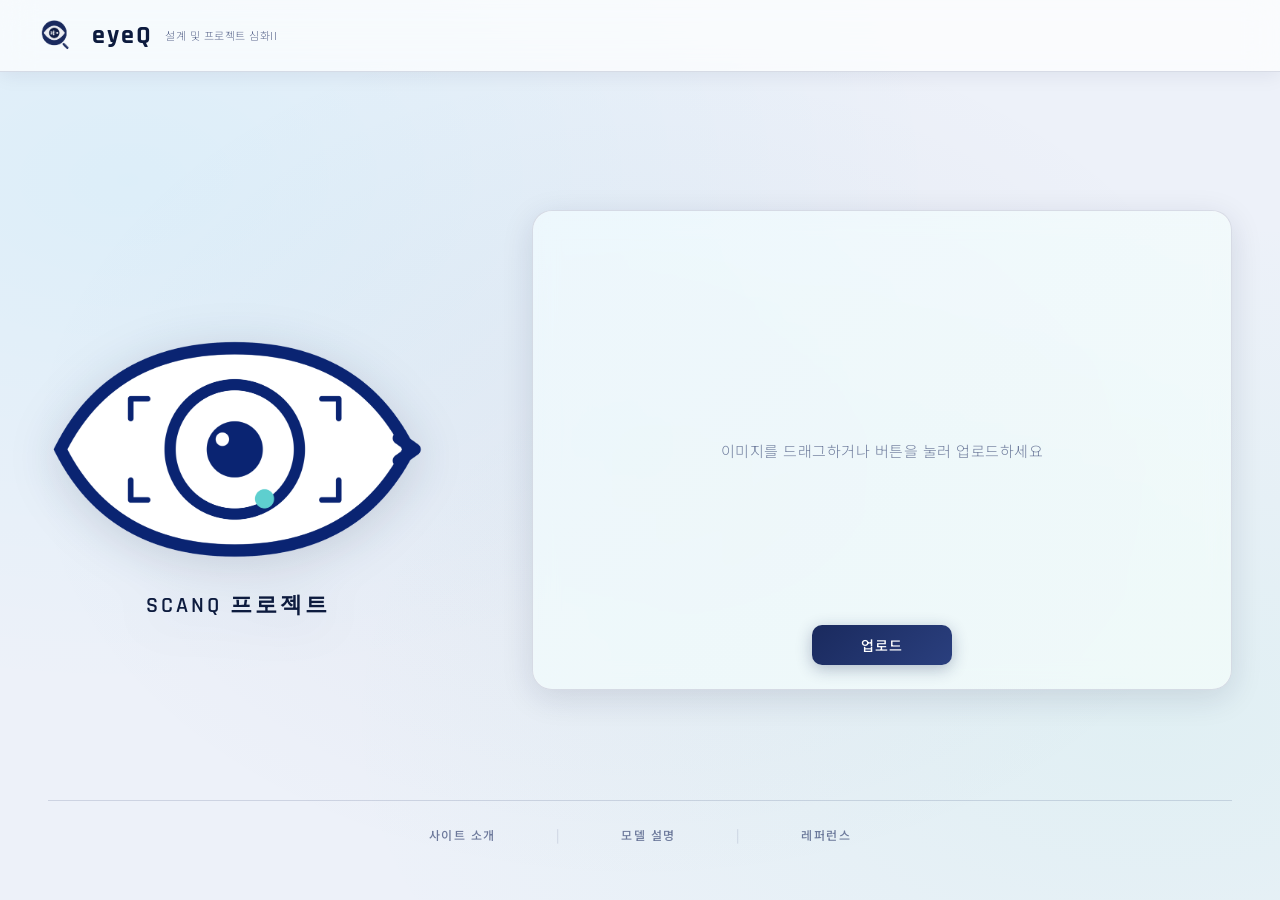
==== index.html @ dcb16a12 "first commit" ====
<!DOCTYPE html>
<html lang="ko">
<head>
  <meta charset="UTF-8">
  <title>디자인 연습</title>
  <link rel="stylesheet" href="style.css">
</head>
<body>
  <div class="top-bar">
    <div class="team-logo"></div>
    <div class="top-txt"><span>eyeQ</span></div>
    <div class="top-txt2"><span>설계 및 프로젝트 심화II</span></div>
  </div>

  <div class="container">
    <div class="main-layout">
      <div class="project-logo">
        <div class="project-txt"><span>ScanQ 프로젝트</span></div>
      </div>

      <div class="input-box" id="dropZone">
        <img id="previewImg" src="" alt="" style="display:none; max-width:100%; max-height:400px;">
        <p id="uploadText">이미지를 드래그하거나 버튼을 눌러 업로드하세요</p>
        <input type="file" id="fileInput" accept="image/*" style="display:none;">
        <button class="upload-btn" id="uploadBtn">업로드</button>
      </div>
    </div>

    <div class="bottom-bar">
      <div class="menu">
        <a href="about.html">사이트 소개</a>
        <span>|</span>
        <a href="model.html">모델 설명</a>
        <span>|</span>
        <a href="reference.html">레퍼런스</a>
      </div>
    </div>
  </div>

  <!-- type="module" 필수! Firebase import 때문에 -->
  <script type="module" src="app.js"></script>
</body>
</html>
---- style.css ----
@import url('https://fonts.googleapis.com/css2?family=Noto+Sans+KR:wght@300;400;500;700&family=Rajdhani:wght@400;600;700&display=swap');

:root {
  --navy: #0D1B3E;
  --navy-mid: #1A2A5E;
  --navy-light: #2A3F7E;
  --accent: #00C6FF;
  --accent2: #38D9A9;
  --bg: #EDF1F9;
  --bg2: #F5F7FC;
  --glass: rgba(255,255,255,0.7);
  --border: rgba(26,42,94,0.15);
  --shadow: 0 8px 32px rgba(13,27,62,0.12);
  --shadow-strong: 0 16px 48px rgba(13,27,62,0.2);
}

* {
  box-sizing: border-box;
  margin: 0;
  padding: 0;
}

body {
  background-color: var(--bg);
  background-image:
    radial-gradient(ellipse at 10% 20%, rgba(0,198,255,0.07) 0%, transparent 50%),
    radial-gradient(ellipse at 90% 80%, rgba(56,217,169,0.07) 0%, transparent 50%),
    radial-gradient(ellipse at 50% 50%, rgba(26,42,94,0.04) 0%, transparent 70%);
  font-family: 'Noto Sans KR', sans-serif;
  color: var(--navy);
  min-height: 100vh;
}

/* ─── 상단 바 ─── */
.top-bar {
  position: fixed;
  top: 0;
  width: 100%;
  z-index: 100;
  display: flex;
  align-items: center;
  gap: 0;
  padding: 0 32px;
  height: 72px;
  background: var(--glass);
  backdrop-filter: blur(16px);
  -webkit-backdrop-filter: blur(16px);
  border-bottom: 1px solid var(--border);
  box-shadow: 0 2px 20px rgba(13,27,62,0.08);
}

.team-logo {
  background-image: url(images/team_logo.png);
  background-size: contain;
  background-position: center;
  background-repeat: no-repeat;
  width: 48px;
  height: 48px;
  flex-shrink: 0;
}

.top-txt {
  font-family: 'Rajdhani', sans-serif;
  font-size: 26px;
  font-weight: 700;
  color: var(--navy);
  letter-spacing: 2px;
  margin-left: 12px;
  line-height: 1;
}

.top-txt2 {
  font-size: 11px;
  font-weight: 300;
  color: var(--navy-mid);
  letter-spacing: 0.5px;
  margin-left: 12px;
  opacity: 0.7;
  line-height: 1;
}

/* ─── 컨테이너 ─── */
.container {
  max-width: 1400px;
  margin: 0 auto;
  padding: 100px 48px 48px;
  min-height: 100vh;
  display: flex;
  flex-direction: column;
  justify-content: space-between;
}

/* ─── 메인 레이아웃 ─── */
.main-layout {
  display: flex;
  align-items: center;
  justify-content: space-between;
  gap: 60px;
  padding: 40px 0;
  flex: 1;
}

/* ─── 프로젝트 로고 영역 ─── */
.project-logo {
  background-image: url(images/project_logo.png);
  background-size: contain;
  background-position: center;
  background-repeat: no-repeat;
  width: 380px;
  height: 240px;
  flex-shrink: 0;
  filter: drop-shadow(0 8px 24px rgba(13,27,62,0.15));
  transition: filter 0.3s ease;
}

.project-logo:hover {
  filter: drop-shadow(0 12px 32px rgba(0,198,255,0.25));
}

.project-txt {
  margin-top: 260px;
  text-align: center;
  font-family: 'Rajdhani', sans-serif;
  font-size: 22px;
  font-weight: 600;
  color: var(--navy);
  letter-spacing: 3px;
  text-transform: uppercase;
}

/* ─── 업로드 박스 ─── */
.input-box {
  position: relative;
  flex: 1;
  max-width: 700px;
  height: 480px;
  background: var(--glass);
  backdrop-filter: blur(12px);
  border: 1.5px solid var(--border);
  border-radius: 20px;
  box-shadow: var(--shadow);
  display: flex;
  flex-direction: column;
  justify-content: center;
  align-items: center;
  color: var(--navy-mid);
  transition: border-color 0.3s ease, box-shadow 0.3s ease;
  overflow: hidden;
}

.input-box::before {
  content: '';
  position: absolute;
  inset: 0;
  border-radius: 20px;
  background: linear-gradient(135deg, rgba(0,198,255,0.04) 0%, rgba(56,217,169,0.04) 100%);
  pointer-events: none;
}

.input-box:hover {
  border-color: rgba(0,198,255,0.4);
  box-shadow: var(--shadow-strong), 0 0 0 4px rgba(0,198,255,0.06);
}

/* 드래그 중 */
.input-box[style*="backgroundColor"] {
  border-color: var(--accent);
}

#uploadText {
  font-size: 15px;
  font-weight: 300;
  color: var(--navy-mid);
  opacity: 0.6;
  letter-spacing: 0.5px;
  text-align: center;
  line-height: 1.8;
}

/* ─── 업로드 버튼 ─── */
.upload-btn {
  position: absolute;
  bottom: 24px;
  width: 140px;
  padding: 10px 0;
  font-family: 'Noto Sans KR', sans-serif;
  font-size: 14px;
  font-weight: 500;
  letter-spacing: 1px;
  color: white;
  background: linear-gradient(135deg, var(--navy-mid) 0%, var(--navy-light) 100%);
  border: none;
  border-radius: 10px;
  cursor: pointer;
  transition: all 0.25s ease;
  box-shadow: 0 4px 16px rgba(26,42,94,0.3);
}

.upload-btn:hover {
  transform: translateY(-2px);
  box-shadow: 0 8px 24px rgba(26,42,94,0.4);
  background: linear-gradient(135deg, var(--navy-light) 0%, #3A5098 100%);
}

.upload-btn:active {
  transform: translateY(0);
}

.upload-btn:disabled {
  opacity: 0.6;
  cursor: not-allowed;
  transform: none;
}

/* ─── 하단 바 ─── */
.bottom-bar {
  padding: 24px 0 8px;
  display: flex;
  justify-content: center;
  border-top: 1px solid var(--border);
}

.menu {
  display: flex;
  align-items: center;
  gap: 60px;
  font-size: 13px;
  font-weight: 400;
  letter-spacing: 1.5px;
}

.menu span {
  color: var(--border);
}

.menu a {
  color: var(--navy-mid);
  text-decoration: none;
  letter-spacing: 1.5px;
  text-transform: uppercase;
  font-size: 12px;
  font-weight: 500;
  opacity: 0.6;
  transition: opacity 0.2s ease, color 0.2s ease;
  position: relative;
}

.menu a::after {
  content: '';
  position: absolute;
  bottom: -3px;
  left: 0;
  width: 0;
  height: 1.5px;
  background: var(--accent);
  transition: width 0.25s ease;
}

.menu a:hover {
  opacity: 1;
  color: var(--navy);
}

.menu a:hover::after {
  width: 100%;
}

/* ─── 결과 페이지 ─── */
.result-layout {
  display: flex;
  align-items: center;
  gap: 60px;
  padding: 40px 0;
  flex: 1;
}

.result-image-box {
  flex-shrink: 0;
  width: 560px;
  height: 480px;
  background: var(--glass);
  backdrop-filter: blur(12px);
  border: 1.5px solid var(--border);
  border-radius: 20px;
  box-shadow: var(--shadow);
  display: flex;
  justify-content: center;
  align-items: center;
  overflow: hidden;
}

.result-image-box img {
  max-width: 100%;
  max-height: 100%;
  object-fit: contain;
  border-radius: 12px;
}

/* 결과 정보 박스 */
.result-info-box {
  flex: 1;
  display: flex;
  flex-direction: column;
  gap: 28px;
  color: var(--navy);
}

.result-info-box h2 {
  font-family: 'Rajdhani', sans-serif;
  font-size: 32px;
  font-weight: 700;
  color: var(--navy);
  letter-spacing: 2px;
  text-transform: uppercase;
  border-bottom: 2px solid var(--accent);
  padding-bottom: 12px;
  display: inline-block;
}

#resultText {
  font-size: 15px;
  font-weight: 300;
  color: var(--navy-mid);
  line-height: 1.8;
  opacity: 0.8;
}

/* 진행도 바 */
.progress-bar {
  width: 100%;
  height: 10px;
  background: rgba(26,42,94,0.1);
  border-radius: 999px;
  overflow: hidden;
}

.progress-fill {
  height: 100%;
  width: 0%;
  background: linear-gradient(90deg, var(--navy-mid), var(--accent));
  border-radius: 999px;
  transition: width 0.8s cubic-bezier(0.4, 0, 0.2, 1);
}

#progressText {
  font-size: 13px;
  font-weight: 300;
  color: var(--navy-mid);
  opacity: 0.6;
  letter-spacing: 0.5px;
}

/* 다시 업로드 버튼 */
.result-info-box button {
  align-self: flex-start;
  padding: 12px 28px;
  font-family: 'Noto Sans KR', sans-serif;
  font-size: 13px;
  font-weight: 500;
  letter-spacing: 1px;
  color: white;
  background: linear-gradient(135deg, var(--navy-mid) 0%, var(--navy-light) 100%);
  border: none;
  border-radius: 10px;
  cursor: pointer;
  transition: all 0.25s ease;
  box-shadow: 0 4px 16px rgba(26,42,94,0.3);
}

.result-info-box button:hover {
  transform: translateY(-2px);
  box-shadow: 0 8px 24px rgba(26,42,94,0.4);
}

/* ─── 애니메이션 ─── */
@keyframes fadeUp {
  from { opacity: 0; transform: translateY(20px); }
  to   { opacity: 1; transform: translateY(0); }
}

.main-layout,
.result-layout {
  animation: fadeUp 0.6s ease both;
}

.input-box,
.result-image-box {
  animation: fadeUp 0.6s 0.1s ease both;
}
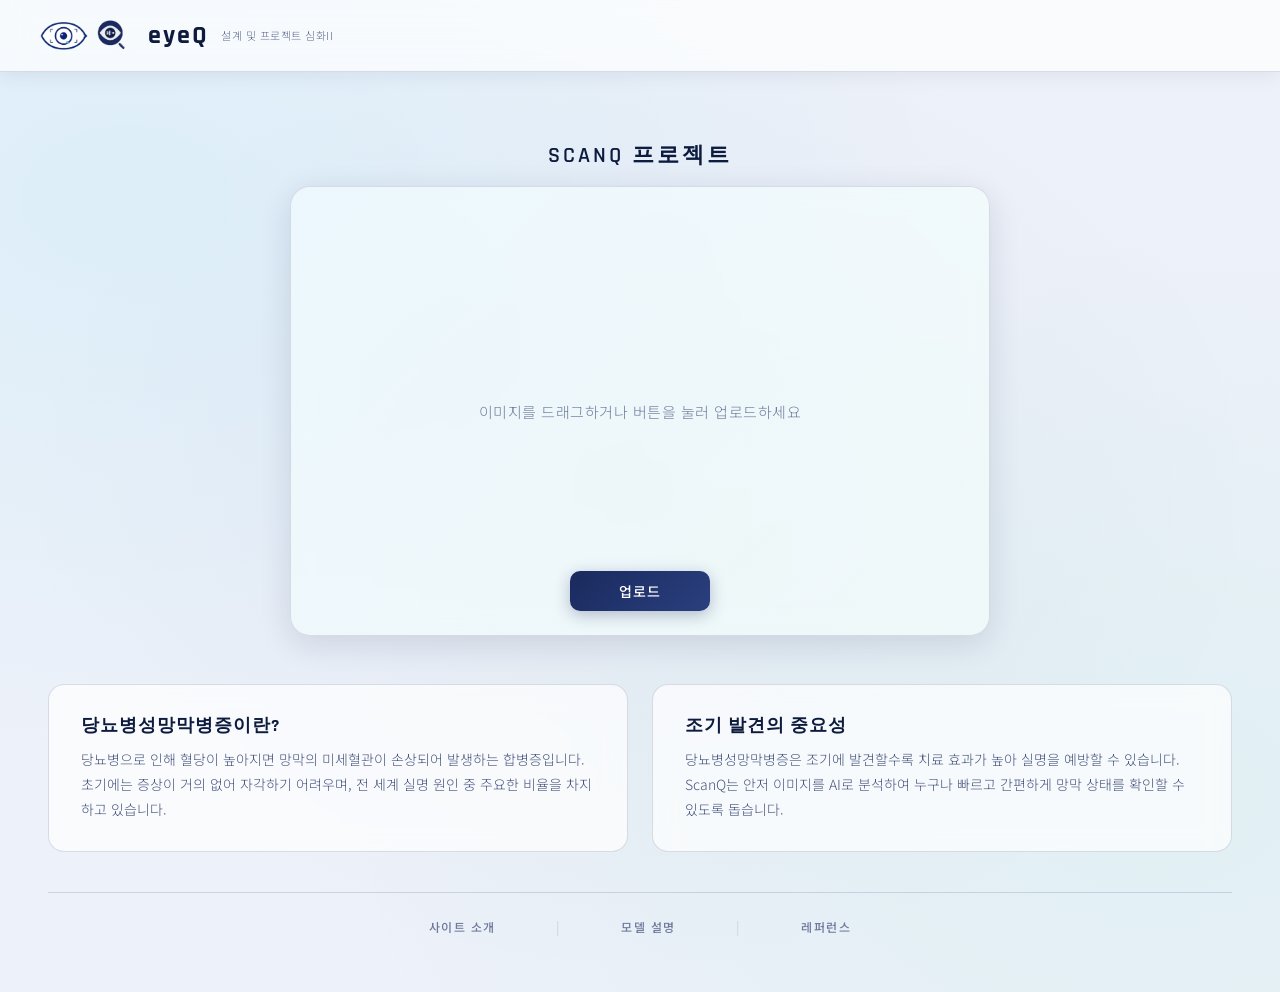
==== commit 68b21a52: "페이지 업데이트" ====
--- a/index.html
+++ b/index.html
@@ -4,9 +4,90 @@
   <meta charset="UTF-8">
   <title>디자인 연습</title>
   <link rel="stylesheet" href="style.css">
+  <style>
+    /* 업로드 영역 중앙 배치 */
+    .main-layout {
+      display: flex;
+      flex-direction: column;
+      align-items: center;
+      justify-content: center;
+      gap: 16px;
+      padding: 40px 0;
+      flex: 1;
+    }
+
+    .upload-title {
+      font-family: 'Rajdhani', sans-serif;
+      font-size: 22px;
+      font-weight: 600;
+      color: var(--navy);
+      letter-spacing: 3px;
+      text-transform: uppercase;
+    }
+
+    /* 질병 소개 카드 */
+    .info-section {
+      display: grid;
+      grid-template-columns: 1fr 1fr;
+      gap: 24px;
+      margin-top: 8px;
+      margin-bottom: 40px;
+    }
+
+    .info-card {
+      background: var(--glass);
+      backdrop-filter: blur(12px);
+      border: 1.5px solid var(--border);
+      border-radius: 16px;
+      padding: 28px 32px;
+      transition: all 0.3s ease;
+      position: relative;
+      overflow: hidden;
+    }
+
+    .info-card::before {
+      content: '';
+      position: absolute;
+      top: 0; left: 0; right: 0;
+      height: 2px;
+      background: linear-gradient(90deg, var(--navy-mid), var(--accent));
+      opacity: 0;
+      transition: opacity 0.3s ease;
+    }
+
+    .info-card:hover {
+      transform: translateY(-4px);
+      box-shadow: var(--shadow-strong);
+      border-color: rgba(0,198,255,0.3);
+    }
+
+    .info-card:hover::before {
+      opacity: 1;
+    }
+
+    .info-title {
+      font-family: 'Rajdhani', sans-serif;
+      font-size: 18px;
+      font-weight: 700;
+      color: var(--navy);
+      letter-spacing: 1px;
+      margin-bottom: 10px;
+    }
+
+    .info-desc {
+      font-size: 14px;
+      font-weight: 300;
+      color: var(--navy-mid);
+      line-height: 1.8;
+      opacity: 0.8;
+    }
+
+
+  </style>
 </head>
 <body>
   <div class="top-bar">
+    <div class="project-logo-top"></div>
     <div class="team-logo"></div>
     <div class="top-txt"><span>eyeQ</span></div>
     <div class="top-txt2"><span>설계 및 프로젝트 심화II</span></div>
@@ -14,15 +95,25 @@
 
   <div class="container">
     <div class="main-layout">
-      <div class="project-logo">
-        <div class="project-txt"><span>ScanQ 프로젝트</span></div>
-      </div>
+      <div class="upload-title">ScanQ 프로젝트</div>
 
       <div class="input-box" id="dropZone">
         <img id="previewImg" src="" alt="" style="display:none; max-width:100%; max-height:400px;">
         <p id="uploadText">이미지를 드래그하거나 버튼을 눌러 업로드하세요</p>
         <input type="file" id="fileInput" accept="image/*" style="display:none;">
         <button class="upload-btn" id="uploadBtn">업로드</button>
+      </div>
+    </div>
+
+    <!-- 질병 소개 섹션 -->
+    <div class="info-section">
+      <div class="info-card">
+        <div class="info-title">당뇨병성망막병증이란?</div>
+        <div class="info-desc">당뇨병으로 인해 혈당이 높아지면 망막의 미세혈관이 손상되어 발생하는 합병증입니다. 초기에는 증상이 거의 없어 자각하기 어려우며, 전 세계 실명 원인 중 주요한 비율을 차지하고 있습니다.</div>
+      </div>
+      <div class="info-card">
+        <div class="info-title">조기 발견의 중요성</div>
+        <div class="info-desc">당뇨병성망막병증은 조기에 발견할수록 치료 효과가 높아 실명을 예방할 수 있습니다. ScanQ는 안저 이미지를 AI로 분석하여 누구나 빠르고 간편하게 망막 상태를 확인할 수 있도록 돕습니다.</div>
       </div>
     </div>
 
@@ -36,8 +127,6 @@
       </div>
     </div>
   </div>
-
-  <!-- type="module" 필수! Firebase import 때문에 -->
-  <script type="module" src="app.js"></script>
+<script src="app.js"></script>
 </body>
 </html>
--- a/style.css
+++ b/style.css
@@ -117,6 +117,18 @@
   filter: drop-shadow(0 12px 32px rgba(0,198,255,0.25));
 }
 
+    /* 프로젝트 로고 상단바용 (팀로고랑 같은 크기) */
+    .project-logo-top {
+      background-image: url(images/project_logo.png);
+      background-size: contain;
+      background-position: center;
+      background-repeat: no-repeat;
+      width: 48px;
+      height: 48px;
+      flex-shrink: 0;
+      margin-left: 8px;
+    }
+    
 .project-txt {
   margin-top: 260px;
   text-align: center;
@@ -131,9 +143,10 @@
 /* ─── 업로드 박스 ─── */
 .input-box {
   position: relative;
-  flex: 1;
+  flex: none;
+  width: 700px;
   max-width: 700px;
-  height: 480px;
+  height: 450px;
   background: var(--glass);
   backdrop-filter: blur(12px);
   border: 1.5px solid var(--border);
@@ -277,7 +290,7 @@
 .result-image-box {
   flex-shrink: 0;
   width: 560px;
-  height: 480px;
+  height: 816px;
   background: var(--glass);
   backdrop-filter: blur(12px);
   border: 1.5px solid var(--border);
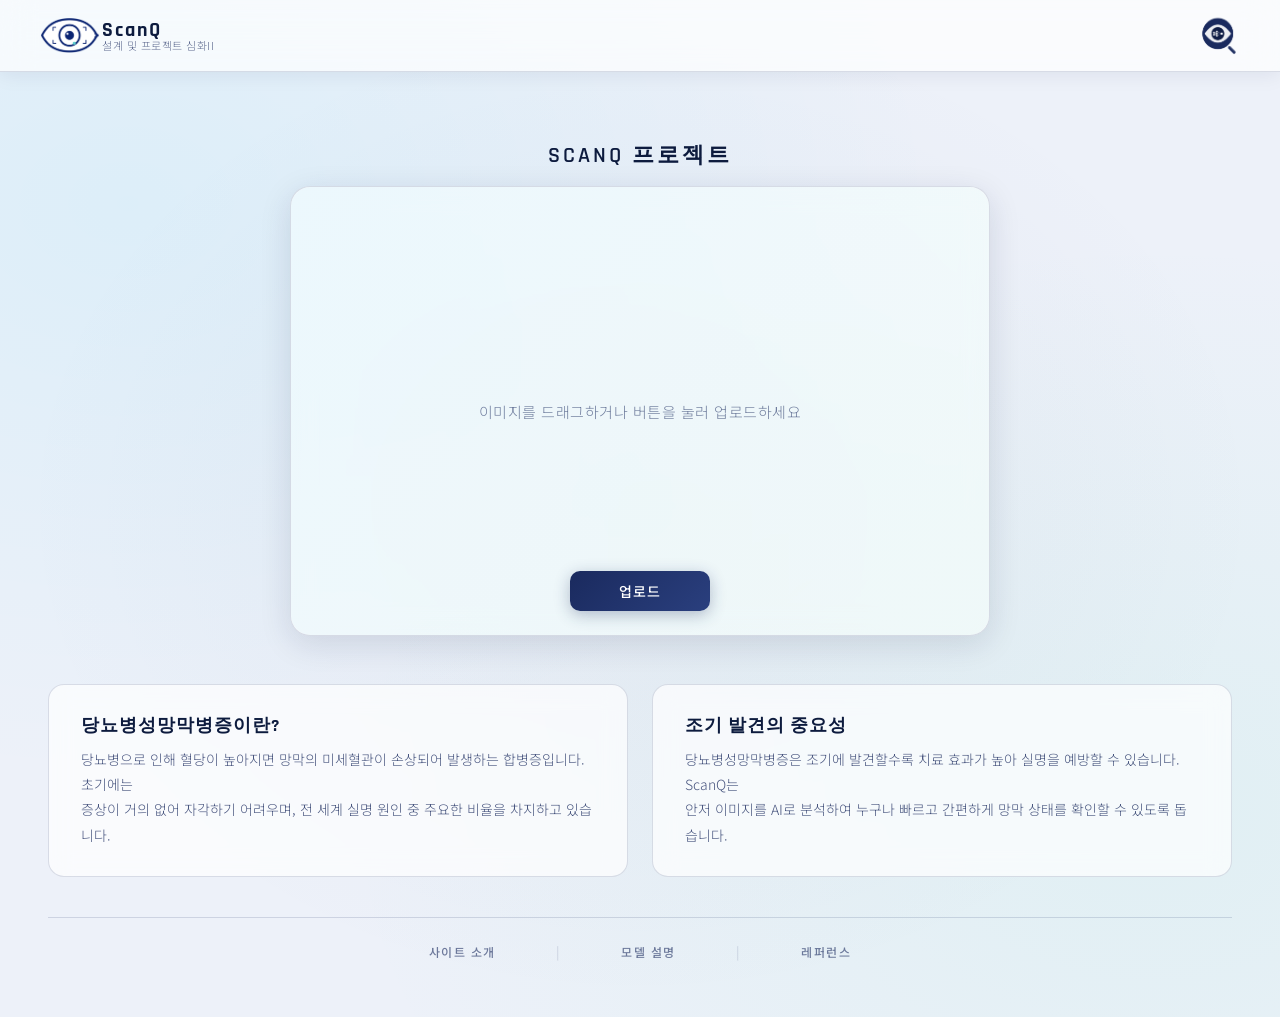
==== commit 5485a9eb: "페이지 거의 최종 업데이트" ====
--- a/index.html
+++ b/index.html
@@ -89,7 +89,7 @@
   <div class="top-bar">
     <div class="project-logo-top"></div>
     <div class="team-logo"></div>
-    <div class="top-txt"><span>eyeQ</span></div>
+    <div class="top-txt"><span>ScanQ</span></div>
     <div class="top-txt2"><span>설계 및 프로젝트 심화II</span></div>
   </div>
 
@@ -109,11 +109,13 @@
     <div class="info-section">
       <div class="info-card">
         <div class="info-title">당뇨병성망막병증이란?</div>
-        <div class="info-desc">당뇨병으로 인해 혈당이 높아지면 망막의 미세혈관이 손상되어 발생하는 합병증입니다. 초기에는 증상이 거의 없어 자각하기 어려우며, 전 세계 실명 원인 중 주요한 비율을 차지하고 있습니다.</div>
+        <div class="info-desc">당뇨병으로 인해 혈당이 높아지면 망막의 미세혈관이 손상되어 발생하는 합병증입니다. 초기에는 <br>
+          증상이 거의 없어 자각하기 어려우며, 전 세계 실명 원인 중 주요한 비율을 차지하고 있습니다.</div>
       </div>
       <div class="info-card">
         <div class="info-title">조기 발견의 중요성</div>
-        <div class="info-desc">당뇨병성망막병증은 조기에 발견할수록 치료 효과가 높아 실명을 예방할 수 있습니다. ScanQ는 안저 이미지를 AI로 분석하여 누구나 빠르고 간편하게 망막 상태를 확인할 수 있도록 돕습니다.</div>
+        <div class="info-desc">당뇨병성망막병증은 조기에 발견할수록 치료 효과가 높아 실명을 예방할 수 있습니다. ScanQ는 <br>
+          안저 이미지를 AI로 분석하여 누구나 빠르고 간편하게 망막 상태를 확인할 수 있도록 돕습니다.</div>
       </div>
     </div>
 
--- a/style.css
+++ b/style.css
@@ -54,19 +54,25 @@
   background-size: contain;
   background-position: center;
   background-repeat: no-repeat;
-  width: 48px;
-  height: 48px;
+  width: 60px;
+  height: 60px;
   flex-shrink: 0;
+  position: fixed;
+  right: 30px;
+  top: 7px;
 }
 
 .top-txt {
   font-family: 'Rajdhani', sans-serif;
-  font-size: 26px;
+  font-size: 20px;
   font-weight: 700;
   color: var(--navy);
   letter-spacing: 2px;
   margin-left: 12px;
   line-height: 1;
+  position: fixed;
+  left: 90px;
+  top: 20px;
 }
 
 .top-txt2 {
@@ -77,6 +83,9 @@
   margin-left: 12px;
   opacity: 0.7;
   line-height: 1;
+  position: fixed;
+  left: 90px;
+  top: 40px;
 }
 
 /* ─── 컨테이너 ─── */
@@ -111,6 +120,8 @@
   flex-shrink: 0;
   filter: drop-shadow(0 8px 24px rgba(13,27,62,0.15));
   transition: filter 0.3s ease;
+  position: fixed;
+  right: auto;
 }
 
 .project-logo:hover {
@@ -123,10 +134,12 @@
       background-size: contain;
       background-position: center;
       background-repeat: no-repeat;
-      width: 48px;
-      height: 48px;
+      width: 60px;
+      height: 60px;
       flex-shrink: 0;
       margin-left: 8px;
+      position: fixed;
+      left: auto;
     }
     
 .project-txt {
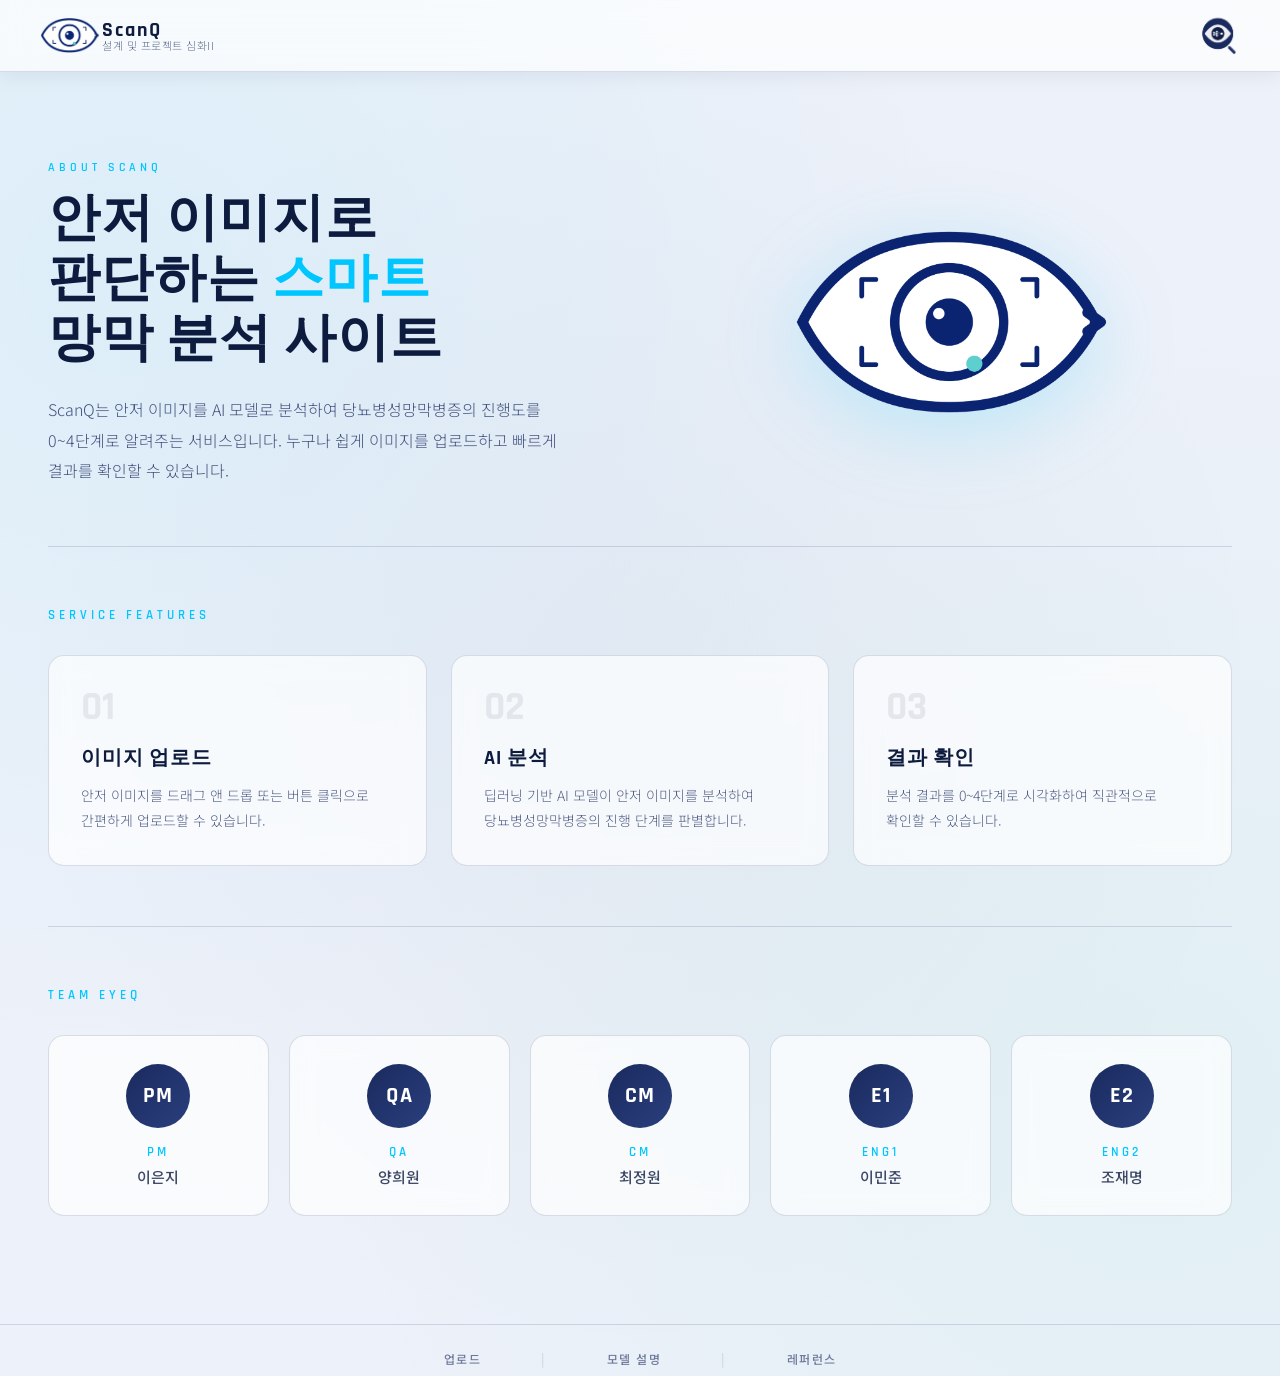
==== commit fda128c4: "페이지 거의 찐막 업데이트" ====
--- a/index.html
+++ b/index.html
@@ -2,133 +2,348 @@
 <html lang="ko">
 <head>
   <meta charset="UTF-8">
-  <title>디자인 연습</title>
+  <title>eyeQ 홈페이지</title>
   <link rel="stylesheet" href="style.css">
   <style>
-    /* 업로드 영역 중앙 배치 */
-    .main-layout {
+    /* ─── about 페이지 전용 스타일 ─── */
+
+    .about-container {
+      max-width: 1400px;
+      margin: 0 auto;
+      padding: 100px 48px 48px;
+    }
+
+    /* 히어로 섹션 */
+    .about-hero {
       display: flex;
-      flex-direction: column;
       align-items: center;
-      justify-content: center;
-      gap: 16px;
-      padding: 40px 0;
+      gap: 80px;
+      padding: 60px 0;
+      border-bottom: 1px solid var(--border);
+      animation: fadeUp 0.6s ease both;
+    }
+
+    .about-hero-text {
       flex: 1;
     }
 
-    .upload-title {
-      font-family: 'Rajdhani', sans-serif;
-      font-size: 22px;
+    .about-label {
+      font-family: 'Rajdhani', sans-serif;
+      font-size: 12px;
       font-weight: 600;
+      letter-spacing: 4px;
+      text-transform: uppercase;
+      color: var(--accent);
+      margin-bottom: 16px;
+    }
+
+    .about-hero-text h1 {
+      font-family: 'Rajdhani', sans-serif;
+      font-size: 52px;
+      font-weight: 700;
       color: var(--navy);
-      letter-spacing: 3px;
+      line-height: 1.15;
+      letter-spacing: 1px;
+      margin-bottom: 24px;
+    }
+
+    .about-hero-text h1 span {
+      color: var(--accent);
+    }
+
+    .about-hero-text p {
+      font-size: 16px;
+      font-weight: 300;
+      color: var(--navy-mid);
+      line-height: 1.9;
+      opacity: 0.8;
+      max-width: 520px;
+    }
+
+    .about-hero-visual {
+      width: 320px;
+      height: 320px;
+      flex-shrink: 0;
+      background-image: url(images/project_logo.png);
+      background-size: contain;
+      background-position: center;
+      background-repeat: no-repeat;
+      filter: drop-shadow(0 16px 40px rgba(0,198,255,0.2));
+      animation: fadeUp 0.6s 0.15s ease both;
+      margin-right: 120px;
+    }
+
+    /* 서비스 소개 섹션 */
+    .about-section {
+      padding: 60px 0;
+      border-bottom: 1px solid var(--border);
+      animation: fadeUp 0.6s 0.2s ease both;
+    }
+
+    .section-title {
+      font-family: 'Rajdhani', sans-serif;
+      font-size: 13px;
+      font-weight: 600;
+      letter-spacing: 4px;
       text-transform: uppercase;
-    }
-
-    /* 질병 소개 카드 */
-    .info-section {
+      color: var(--accent);
+      margin-bottom: 32px;
+    }
+
+    .about-cards {
       display: grid;
-      grid-template-columns: 1fr 1fr;
+      grid-template-columns: repeat(3, 1fr);
       gap: 24px;
-      margin-top: 8px;
-      margin-bottom: 40px;
-    }
-
-    .info-card {
+    }
+
+    .about-card {
       background: var(--glass);
       backdrop-filter: blur(12px);
       border: 1.5px solid var(--border);
       border-radius: 16px;
-      padding: 28px 32px;
+      padding: 32px;
       transition: all 0.3s ease;
       position: relative;
       overflow: hidden;
     }
 
-    .info-card::before {
+    .about-card::before {
       content: '';
       position: absolute;
-      top: 0; left: 0; right: 0;
+      top: 0;
+      left: 0;
+      right: 0;
       height: 2px;
       background: linear-gradient(90deg, var(--navy-mid), var(--accent));
       opacity: 0;
       transition: opacity 0.3s ease;
     }
 
-    .info-card:hover {
+    .about-card:hover {
       transform: translateY(-4px);
       box-shadow: var(--shadow-strong);
       border-color: rgba(0,198,255,0.3);
     }
 
-    .info-card:hover::before {
+    .about-card:hover::before {
       opacity: 1;
     }
 
-    .info-title {
-      font-family: 'Rajdhani', sans-serif;
-      font-size: 18px;
+    .card-number {
+      font-family: 'Rajdhani', sans-serif;
+      font-size: 40px;
+      font-weight: 700;
+      color: var(--navy);
+      opacity: 0.08;
+      line-height: 1;
+      margin-bottom: 16px;
+    }
+
+    .card-title {
+      font-family: 'Rajdhani', sans-serif;
+      font-size: 20px;
       font-weight: 700;
       color: var(--navy);
       letter-spacing: 1px;
-      margin-bottom: 10px;
-    }
-
-    .info-desc {
+      margin-bottom: 12px;
+    }
+
+    .card-desc {
       font-size: 14px;
       font-weight: 300;
       color: var(--navy-mid);
       line-height: 1.8;
+      opacity: 0.75;
+    }
+
+    /* 팀 소개 섹션 */
+    .team-section {
+      padding: 60px 0;
+      animation: fadeUp 0.6s 0.3s ease both;
+    }
+
+    .team-grid {
+      display: grid;
+      grid-template-columns: repeat(5, 1fr);
+      gap: 20px;
+      margin-top: 32px;
+    }
+
+    .team-card {
+      background: var(--glass);
+      backdrop-filter: blur(12px);
+      border: 1.5px solid var(--border);
+      border-radius: 16px;
+      padding: 28px 20px;
+      text-align: center;
+      transition: all 0.3s ease;
+    }
+
+    .team-card:hover {
+      transform: translateY(-4px);
+      box-shadow: var(--shadow);
+      border-color: rgba(0,198,255,0.3);
+    }
+
+    .team-avatar {
+      width: 64px;
+      height: 64px;
+      border-radius: 50%;
+      background: linear-gradient(135deg, var(--navy-mid), var(--navy-light));
+      margin: 0 auto 16px;
+      display: flex;
+      align-items: center;
+      justify-content: center;
+      font-family: 'Rajdhani', sans-serif;
+      font-size: 22px;
+      font-weight: 700;
+      color: white;
+      letter-spacing: 1px;
+    }
+
+    .team-role {
+      font-family: 'Rajdhani', sans-serif;
+      font-size: 13px;
+      font-weight: 600;
+      letter-spacing: 3px;
+      text-transform: uppercase;
+      color: var(--accent);
+      margin-bottom: 6px;
+    }
+
+    .team-name {
+      font-size: 15px;
+      font-weight: 500;
+      color: var(--navy);
       opacity: 0.8;
     }
 
-
+    /* 홈으로 버튼 */
+    .back-btn {
+      display: inline-flex;
+      align-items: center;
+      gap: 8px;
+      margin-top: 48px;
+      padding: 12px 28px;
+      font-family: 'Noto Sans KR', sans-serif;
+      font-size: 13px;
+      font-weight: 500;
+      letter-spacing: 1px;
+      color: white;
+      background: linear-gradient(135deg, var(--navy-mid) 0%, var(--navy-light) 100%);
+      border: none;
+      border-radius: 10px;
+      cursor: pointer;
+      text-decoration: none;
+      transition: all 0.25s ease;
+      box-shadow: 0 4px 16px rgba(26,42,94,0.3);
+    }
+
+    .back-btn:hover {
+      transform: translateY(-2px);
+      box-shadow: 0 8px 24px rgba(26,42,94,0.4);
+    }
   </style>
 </head>
 <body>
+
+  <!-- 상단 바 -->
   <div class="top-bar">
     <div class="project-logo-top"></div>
     <div class="team-logo"></div>
     <div class="top-txt"><span>ScanQ</span></div>
     <div class="top-txt2"><span>설계 및 프로젝트 심화II</span></div>
   </div>
-
-  <div class="container">
-    <div class="main-layout">
-      <div class="upload-title">ScanQ 프로젝트</div>
-
-      <div class="input-box" id="dropZone">
-        <img id="previewImg" src="" alt="" style="display:none; max-width:100%; max-height:400px;">
-        <p id="uploadText">이미지를 드래그하거나 버튼을 눌러 업로드하세요</p>
-        <input type="file" id="fileInput" accept="image/*" style="display:none;">
-        <button class="upload-btn" id="uploadBtn">업로드</button>
+  <div class="about-container">
+
+    <!-- 히어로 -->
+    <div class="about-hero">
+      <div class="about-hero-text">
+        <div class="about-label">About scanQ</div>
+        <h1>안저 이미지로<br>판단하는 <span>스마트</span><br>망막 분석 사이트</h1>
+        <p>ScanQ는 안저 이미지를 AI 모델로 분석하여 당뇨병성망막병증의 진행도를 <br>
+          0~4단계로 알려주는 서비스입니다. 누구나 쉽게 이미지를 업로드하고 빠르게 결과를 확인할 수 있습니다.</p>
+      </div>
+      <div class="about-hero-visual"></div>
+    </div>
+
+    <!-- 서비스 특징 -->
+    <div class="about-section">
+      <div class="section-title">Service Features</div>
+      <div class="about-cards">
+
+        <div class="about-card">
+          <div class="card-number">01</div>
+          <div class="card-title">이미지 업로드</div>
+          <div class="card-desc">안저 이미지를 드래그 앤 드롭 또는 버튼 클릭으로 <br>
+            간편하게 업로드할 수 있습니다.</div>
+        </div>
+
+        <div class="about-card">
+          <div class="card-number">02</div>
+          <div class="card-title">AI 분석</div>
+          <div class="card-desc">딥러닝 기반 AI 모델이 안저 이미지를 분석하여 <br>
+            당뇨병성망막병증의 진행 단계를 판별합니다.</div>
+        </div>
+
+        <div class="about-card">
+          <div class="card-number">03</div>
+          <div class="card-title">결과 확인</div>
+          <div class="card-desc">분석 결과를 0~4단계로 시각화하여 직관적으로 <br>
+            확인할 수 있습니다.</div>
+        </div>
+
       </div>
     </div>
 
-    <!-- 질병 소개 섹션 -->
-    <div class="info-section">
-      <div class="info-card">
-        <div class="info-title">당뇨병성망막병증이란?</div>
-        <div class="info-desc">당뇨병으로 인해 혈당이 높아지면 망막의 미세혈관이 손상되어 발생하는 합병증입니다. 초기에는 <br>
-          증상이 거의 없어 자각하기 어려우며, 전 세계 실명 원인 중 주요한 비율을 차지하고 있습니다.</div>
-      </div>
-      <div class="info-card">
-        <div class="info-title">조기 발견의 중요성</div>
-        <div class="info-desc">당뇨병성망막병증은 조기에 발견할수록 치료 효과가 높아 실명을 예방할 수 있습니다. ScanQ는 <br>
-          안저 이미지를 AI로 분석하여 누구나 빠르고 간편하게 망막 상태를 확인할 수 있도록 돕습니다.</div>
-      </div>
-    </div>
-
-    <div class="bottom-bar">
-      <div class="menu">
-        <a href="about.html">사이트 소개</a>
-        <span>|</span>
-        <a href="model.html">모델 설명</a>
-        <span>|</span>
-        <a href="reference.html">레퍼런스</a>
+    <!-- 팀 소개 -->
+    <div class="team-section">
+      <div class="section-title">Team eyeQ</div>
+      <div class="team-grid">
+
+        <div class="team-card">
+          <div class="team-avatar">PM</div>
+          <div class="team-role">PM</div>
+          <div class="team-name">이은지</div>
+        </div>
+
+        <div class="team-card">
+          <div class="team-avatar">QA</div>
+          <div class="team-role">QA</div>
+          <div class="team-name">양희원</div>
+        </div>
+
+        <div class="team-card">
+          <div class="team-avatar">CM</div>
+          <div class="team-role">CM</div>
+          <div class="team-name">최정원</div>
+        </div>
+
+        <div class="team-card">
+          <div class="team-avatar">E1</div>
+          <div class="team-role">ENG1</div>
+          <div class="team-name">이민준</div>
+        </div>
+
+        <div class="team-card">
+          <div class="team-avatar">E2</div>
+          <div class="team-role">ENG2</div>
+          <div class="team-name">조재명</div>
+        </div>
       </div>
     </div>
   </div>
-<script src="app.js"></script>
+
+  <!-- 하단 바 -->
+  <div class="bottom-bar" style="max-width:1400px; margin: 0 auto; padding-left:48px; padding-right:48px;">
+    <div class="menu">
+      <a href="service.html">업로드</a>
+      <span>|</span>
+      <a href="model.html">모델 설명</a>
+      <span>|</span>
+      <a href="reference.html">레퍼런스</a>
+    </div>
+  </div>
+
 </body>
 </html>
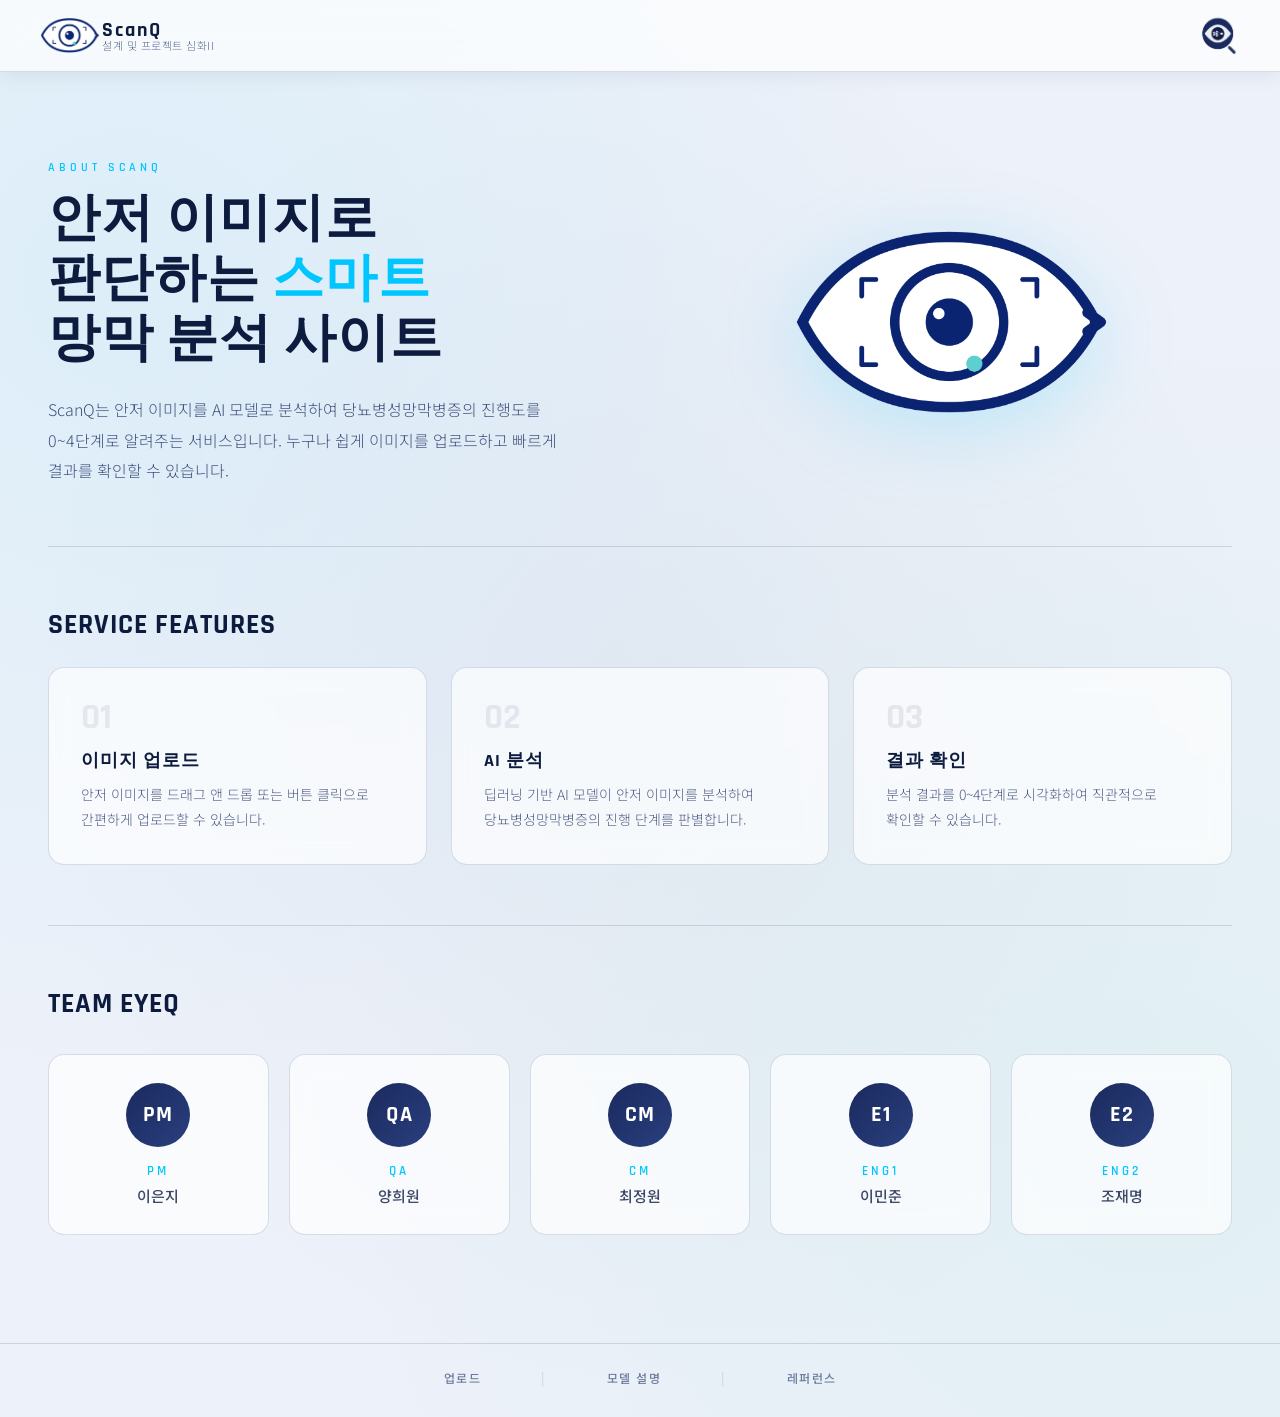
==== commit 63659c65: "페이지 거의 찐막 업데이트" ====
--- a/index.html
+++ b/index.html
@@ -2,248 +2,8 @@
 <html lang="ko">
 <head>
   <meta charset="UTF-8">
-  <title>eyeQ 홈페이지</title>
+  <title>홈페이지 - eyeQ</title>
   <link rel="stylesheet" href="style.css">
-  <style>
-    /* ─── about 페이지 전용 스타일 ─── */
-
-    .about-container {
-      max-width: 1400px;
-      margin: 0 auto;
-      padding: 100px 48px 48px;
-    }
-
-    /* 히어로 섹션 */
-    .about-hero {
-      display: flex;
-      align-items: center;
-      gap: 80px;
-      padding: 60px 0;
-      border-bottom: 1px solid var(--border);
-      animation: fadeUp 0.6s ease both;
-    }
-
-    .about-hero-text {
-      flex: 1;
-    }
-
-    .about-label {
-      font-family: 'Rajdhani', sans-serif;
-      font-size: 12px;
-      font-weight: 600;
-      letter-spacing: 4px;
-      text-transform: uppercase;
-      color: var(--accent);
-      margin-bottom: 16px;
-    }
-
-    .about-hero-text h1 {
-      font-family: 'Rajdhani', sans-serif;
-      font-size: 52px;
-      font-weight: 700;
-      color: var(--navy);
-      line-height: 1.15;
-      letter-spacing: 1px;
-      margin-bottom: 24px;
-    }
-
-    .about-hero-text h1 span {
-      color: var(--accent);
-    }
-
-    .about-hero-text p {
-      font-size: 16px;
-      font-weight: 300;
-      color: var(--navy-mid);
-      line-height: 1.9;
-      opacity: 0.8;
-      max-width: 520px;
-    }
-
-    .about-hero-visual {
-      width: 320px;
-      height: 320px;
-      flex-shrink: 0;
-      background-image: url(images/project_logo.png);
-      background-size: contain;
-      background-position: center;
-      background-repeat: no-repeat;
-      filter: drop-shadow(0 16px 40px rgba(0,198,255,0.2));
-      animation: fadeUp 0.6s 0.15s ease both;
-      margin-right: 120px;
-    }
-
-    /* 서비스 소개 섹션 */
-    .about-section {
-      padding: 60px 0;
-      border-bottom: 1px solid var(--border);
-      animation: fadeUp 0.6s 0.2s ease both;
-    }
-
-    .section-title {
-      font-family: 'Rajdhani', sans-serif;
-      font-size: 13px;
-      font-weight: 600;
-      letter-spacing: 4px;
-      text-transform: uppercase;
-      color: var(--accent);
-      margin-bottom: 32px;
-    }
-
-    .about-cards {
-      display: grid;
-      grid-template-columns: repeat(3, 1fr);
-      gap: 24px;
-    }
-
-    .about-card {
-      background: var(--glass);
-      backdrop-filter: blur(12px);
-      border: 1.5px solid var(--border);
-      border-radius: 16px;
-      padding: 32px;
-      transition: all 0.3s ease;
-      position: relative;
-      overflow: hidden;
-    }
-
-    .about-card::before {
-      content: '';
-      position: absolute;
-      top: 0;
-      left: 0;
-      right: 0;
-      height: 2px;
-      background: linear-gradient(90deg, var(--navy-mid), var(--accent));
-      opacity: 0;
-      transition: opacity 0.3s ease;
-    }
-
-    .about-card:hover {
-      transform: translateY(-4px);
-      box-shadow: var(--shadow-strong);
-      border-color: rgba(0,198,255,0.3);
-    }
-
-    .about-card:hover::before {
-      opacity: 1;
-    }
-
-    .card-number {
-      font-family: 'Rajdhani', sans-serif;
-      font-size: 40px;
-      font-weight: 700;
-      color: var(--navy);
-      opacity: 0.08;
-      line-height: 1;
-      margin-bottom: 16px;
-    }
-
-    .card-title {
-      font-family: 'Rajdhani', sans-serif;
-      font-size: 20px;
-      font-weight: 700;
-      color: var(--navy);
-      letter-spacing: 1px;
-      margin-bottom: 12px;
-    }
-
-    .card-desc {
-      font-size: 14px;
-      font-weight: 300;
-      color: var(--navy-mid);
-      line-height: 1.8;
-      opacity: 0.75;
-    }
-
-    /* 팀 소개 섹션 */
-    .team-section {
-      padding: 60px 0;
-      animation: fadeUp 0.6s 0.3s ease both;
-    }
-
-    .team-grid {
-      display: grid;
-      grid-template-columns: repeat(5, 1fr);
-      gap: 20px;
-      margin-top: 32px;
-    }
-
-    .team-card {
-      background: var(--glass);
-      backdrop-filter: blur(12px);
-      border: 1.5px solid var(--border);
-      border-radius: 16px;
-      padding: 28px 20px;
-      text-align: center;
-      transition: all 0.3s ease;
-    }
-
-    .team-card:hover {
-      transform: translateY(-4px);
-      box-shadow: var(--shadow);
-      border-color: rgba(0,198,255,0.3);
-    }
-
-    .team-avatar {
-      width: 64px;
-      height: 64px;
-      border-radius: 50%;
-      background: linear-gradient(135deg, var(--navy-mid), var(--navy-light));
-      margin: 0 auto 16px;
-      display: flex;
-      align-items: center;
-      justify-content: center;
-      font-family: 'Rajdhani', sans-serif;
-      font-size: 22px;
-      font-weight: 700;
-      color: white;
-      letter-spacing: 1px;
-    }
-
-    .team-role {
-      font-family: 'Rajdhani', sans-serif;
-      font-size: 13px;
-      font-weight: 600;
-      letter-spacing: 3px;
-      text-transform: uppercase;
-      color: var(--accent);
-      margin-bottom: 6px;
-    }
-
-    .team-name {
-      font-size: 15px;
-      font-weight: 500;
-      color: var(--navy);
-      opacity: 0.8;
-    }
-
-    /* 홈으로 버튼 */
-    .back-btn {
-      display: inline-flex;
-      align-items: center;
-      gap: 8px;
-      margin-top: 48px;
-      padding: 12px 28px;
-      font-family: 'Noto Sans KR', sans-serif;
-      font-size: 13px;
-      font-weight: 500;
-      letter-spacing: 1px;
-      color: white;
-      background: linear-gradient(135deg, var(--navy-mid) 0%, var(--navy-light) 100%);
-      border: none;
-      border-radius: 10px;
-      cursor: pointer;
-      text-decoration: none;
-      transition: all 0.25s ease;
-      box-shadow: 0 4px 16px rgba(26,42,94,0.3);
-    }
-
-    .back-btn:hover {
-      transform: translateY(-2px);
-      box-shadow: 0 8px 24px rgba(26,42,94,0.4);
-    }
-  </style>
 </head>
 <body>
 
--- a/style.css
+++ b/style.css
@@ -99,34 +99,7 @@
   justify-content: space-between;
 }
 
-/* ─── 메인 레이아웃 ─── */
-.main-layout {
-  display: flex;
-  align-items: center;
-  justify-content: space-between;
-  gap: 60px;
-  padding: 40px 0;
-  flex: 1;
-}
-
-/* ─── 프로젝트 로고 영역 ─── */
-.project-logo {
-  background-image: url(images/project_logo.png);
-  background-size: contain;
-  background-position: center;
-  background-repeat: no-repeat;
-  width: 380px;
-  height: 240px;
-  flex-shrink: 0;
-  filter: drop-shadow(0 8px 24px rgba(13,27,62,0.15));
-  transition: filter 0.3s ease;
-  position: fixed;
-  right: auto;
-}
-
-.project-logo:hover {
-  filter: drop-shadow(0 12px 32px rgba(0,198,255,0.25));
-}
+
 
     /* 프로젝트 로고 상단바용 (팀로고랑 같은 크기) */
     .project-logo-top {
@@ -142,16 +115,6 @@
       left: auto;
     }
     
-.project-txt {
-  margin-top: 260px;
-  text-align: center;
-  font-family: 'Rajdhani', sans-serif;
-  font-size: 22px;
-  font-weight: 600;
-  color: var(--navy);
-  letter-spacing: 3px;
-  text-transform: uppercase;
-}
 
 /* ─── 업로드 박스 ─── */
 .input-box {
@@ -240,7 +203,7 @@
 
 /* ─── 하단 바 ─── */
 .bottom-bar {
-  padding: 24px 0 8px;
+  padding: 24px 0 30px;
   display: flex;
   justify-content: center;
   border-top: 1px solid var(--border);
@@ -303,7 +266,7 @@
 .result-image-box {
   flex-shrink: 0;
   width: 560px;
-  height: 816px;
+  height: 480px;
   background: var(--glass);
   backdrop-filter: blur(12px);
   border: 1.5px solid var(--border);
@@ -412,4 +375,1168 @@
 .input-box,
 .result-image-box {
   animation: fadeUp 0.6s 0.1s ease both;
-}+}
+
+/* ─── index.html ─── */
+/* ─── about 페이지 전용 스타일 ─── */
+
+    .about-container {
+      max-width: 1400px;
+      margin: 0 auto;
+      padding: 100px 48px 48px;
+    }
+
+    /* 히어로 섹션 */
+    .about-hero {
+      display: flex;
+      align-items: center;
+      gap: 80px;
+      padding: 60px 0;
+      border-bottom: 1px solid var(--border);
+      animation: fadeUp 0.6s ease both;
+    }
+
+    .about-hero-text {
+      flex: 1;
+    }
+
+    .about-label {
+      font-family: 'Rajdhani', sans-serif;
+      font-size: 12px;
+      font-weight: 600;
+      letter-spacing: 4px;
+      text-transform: uppercase;
+      color: var(--accent);
+      margin-bottom: 16px;
+    }
+
+    .about-hero-text h1 {
+      font-family: 'Rajdhani', sans-serif;
+      font-size: 52px;
+      font-weight: 700;
+      color: var(--navy);
+      line-height: 1.15;
+      letter-spacing: 1px;
+      margin-bottom: 24px;
+    }
+
+    .about-hero-text h1 span {
+      color: var(--accent);
+    }
+
+    .about-hero-text p {
+      font-size: 16px;
+      font-weight: 300;
+      color: var(--navy-mid);
+      line-height: 1.9;
+      opacity: 0.8;
+      max-width: 520px;
+    }
+
+    .about-hero-visual {
+      width: 320px;
+      height: 320px;
+      flex-shrink: 0;
+      background-image: url(images/project_logo.png);
+      background-size: contain;
+      background-position: center;
+      background-repeat: no-repeat;
+      filter: drop-shadow(0 16px 40px rgba(0,198,255,0.2));
+      animation: fadeUp 0.6s 0.15s ease both;
+      margin-right: 120px;
+    }
+
+    /* 서비스 소개 섹션 */
+    .about-section {
+      padding: 60px 0;
+      border-bottom: 1px solid var(--border);
+      animation: fadeUp 0.6s 0.2s ease both;
+    }
+
+    .section-title {
+      font-family: 'Rajdhani', sans-serif;
+      font-size: 13px;
+      font-weight: 600;
+      letter-spacing: 4px;
+      text-transform: uppercase;
+      color: var(--accent);
+      margin-bottom: 32px;
+    }
+
+    .about-cards {
+      display: grid;
+      grid-template-columns: repeat(3, 1fr);
+      gap: 24px;
+    }
+
+    .about-card {
+      background: var(--glass);
+      backdrop-filter: blur(12px);
+      border: 1.5px solid var(--border);
+      border-radius: 16px;
+      padding: 32px;
+      transition: all 0.3s ease;
+      position: relative;
+      overflow: hidden;
+    }
+
+    .about-card::before {
+      content: '';
+      position: absolute;
+      top: 0;
+      left: 0;
+      right: 0;
+      height: 2px;
+      background: linear-gradient(90deg, var(--navy-mid), var(--accent));
+      opacity: 0;
+      transition: opacity 0.3s ease;
+    }
+
+    .about-card:hover {
+      transform: translateY(-4px);
+      box-shadow: var(--shadow-strong);
+      border-color: rgba(0,198,255,0.3);
+    }
+
+    .about-card:hover::before {
+      opacity: 1;
+    }
+
+    .card-number {
+      font-family: 'Rajdhani', sans-serif;
+      font-size: 40px;
+      font-weight: 700;
+      color: var(--navy);
+      opacity: 0.08;
+      line-height: 1;
+      margin-bottom: 16px;
+    }
+
+    .card-title {
+      font-family: 'Rajdhani', sans-serif;
+      font-size: 20px;
+      font-weight: 700;
+      color: var(--navy);
+      letter-spacing: 1px;
+      margin-bottom: 12px;
+    }
+
+    .card-desc {
+      font-size: 14px;
+      font-weight: 300;
+      color: var(--navy-mid);
+      line-height: 1.8;
+      opacity: 0.75;
+    }
+
+    /* 팀 소개 섹션 */
+    .team-section {
+      padding: 60px 0;
+      animation: fadeUp 0.6s 0.3s ease both;
+    }
+
+    .team-grid {
+      display: grid;
+      grid-template-columns: repeat(5, 1fr);
+      gap: 20px;
+      margin-top: 32px;
+    }
+
+    .team-card {
+      background: var(--glass);
+      backdrop-filter: blur(12px);
+      border: 1.5px solid var(--border);
+      border-radius: 16px;
+      padding: 28px 20px;
+      text-align: center;
+      transition: all 0.3s ease;
+    }
+
+    .team-card:hover {
+      transform: translateY(-4px);
+      box-shadow: var(--shadow);
+      border-color: rgba(0,198,255,0.3);
+    }
+
+    .team-avatar {
+      width: 64px;
+      height: 64px;
+      border-radius: 50%;
+      background: linear-gradient(135deg, var(--navy-mid), var(--navy-light));
+      margin: 0 auto 16px;
+      display: flex;
+      align-items: center;
+      justify-content: center;
+      font-family: 'Rajdhani', sans-serif;
+      font-size: 22px;
+      font-weight: 700;
+      color: white;
+      letter-spacing: 1px;
+    }
+
+    .team-role {
+      font-family: 'Rajdhani', sans-serif;
+      font-size: 13px;
+      font-weight: 600;
+      letter-spacing: 3px;
+      text-transform: uppercase;
+      color: var(--accent);
+      margin-bottom: 6px;
+    }
+
+    .team-name {
+      font-size: 15px;
+      font-weight: 500;
+      color: var(--navy);
+      opacity: 0.8;
+    }
+
+    /* 홈으로 버튼 */
+    .back-btn {
+      display: inline-flex;
+      align-items: center;
+      gap: 8px;
+      margin-top: 48px;
+      padding: 12px 28px;
+      font-family: 'Noto Sans KR', sans-serif;
+      font-size: 13px;
+      font-weight: 500;
+      letter-spacing: 1px;
+      color: white;
+      background: linear-gradient(135deg, var(--navy-mid) 0%, var(--navy-light) 100%);
+      border: none;
+      border-radius: 10px;
+      cursor: pointer;
+      text-decoration: none;
+      transition: all 0.25s ease;
+      box-shadow: 0 4px 16px rgba(26,42,94,0.3);
+    }
+
+    .back-btn:hover {
+      transform: translateY(-2px);
+      box-shadow: 0 8px 24px rgba(26,42,94,0.4);
+    }
+
+/* ─── model.html ─── */
+.model-container {
+      max-width: 1400px;
+      margin: 0 auto;
+      padding: 100px 48px 48px;
+    }
+
+    /* 페이지 제목 */
+    .model-hero {
+      padding: 60px 0 48px;
+      border-bottom: 1px solid var(--border);
+      animation: fadeUp 0.6s ease both;
+    }
+
+    .about-label {
+      font-family: 'Rajdhani', sans-serif;
+      font-size: 12px;
+      font-weight: 600;
+      letter-spacing: 4px;
+      text-transform: uppercase;
+      color: var(--accent);
+      margin-bottom: 16px;
+    }
+
+    .model-hero h1 {
+      font-family: 'Rajdhani', sans-serif;
+      font-size: 52px;
+      font-weight: 700;
+      color: var(--navy);
+      letter-spacing: 1px;
+      margin-bottom: 16px;
+    }
+
+    .model-hero h1 span {
+      color: var(--accent);
+    }
+
+    .model-hero p {
+      font-size: 15px;
+      font-weight: 300;
+      color: var(--navy-mid);
+      line-height: 1.9;
+      opacity: 0.75;
+      max-width: 600px;
+    }
+
+    /* 섹션 공통 */
+    .model-section {
+      padding: 56px 0;
+      border-bottom: 1px solid var(--border);
+      animation: fadeUp 0.6s ease both;
+    }
+
+    .section-label {
+      font-family: 'Rajdhani', sans-serif;
+      font-size: 12px;
+      font-weight: 600;
+      letter-spacing: 4px;
+      text-transform: uppercase;
+      color: var(--accent);
+      margin-bottom: 12px;
+    }
+
+    .section-title {
+      font-family: 'Rajdhani', sans-serif;
+      font-size: 28px;
+      font-weight: 700;
+      color: var(--navy);
+      letter-spacing: 1px;
+      margin-bottom: 24px;
+    }
+
+    .section-desc {
+      font-size: 15px;
+      font-weight: 300;
+      color: var(--navy-mid);
+      line-height: 1.9;
+      opacity: 0.8;
+      max-width: 700px;
+      margin-bottom: 32px;
+    }
+
+    /* 모델 구조 카드들 */
+    .model-cards {
+      display: grid;
+      grid-template-columns: repeat(3, 1fr);
+      gap: 20px;
+    }
+
+    .model-card {
+      background: var(--glass);
+      backdrop-filter: blur(12px);
+      border: 1.5px solid var(--border);
+      border-radius: 16px;
+      padding: 28px;
+      transition: all 0.3s ease;
+      position: relative;
+      overflow: hidden;
+    }
+
+    .model-card::before {
+      content: '';
+      position: absolute;
+      top: 0; left: 0; right: 0;
+      height: 2px;
+      background: linear-gradient(90deg, var(--navy-mid), var(--accent));
+      opacity: 0;
+      transition: opacity 0.3s ease;
+    }
+
+    .model-card:hover {
+      transform: translateY(-4px);
+      box-shadow: var(--shadow-strong);
+      border-color: rgba(0,198,255,0.3);
+    }
+
+    .model-card:hover::before {
+      opacity: 1;
+    }
+
+    .card-number {
+      font-family: 'Rajdhani', sans-serif;
+      font-size: 36px;
+      font-weight: 700;
+      color: var(--navy);
+      opacity: 0.08;
+      line-height: 1;
+      margin-bottom: 12px;
+    }
+
+    .card-title {
+      font-family: 'Rajdhani', sans-serif;
+      font-size: 18px;
+      font-weight: 700;
+      color: var(--navy);
+      letter-spacing: 1px;
+      margin-bottom: 10px;
+    }
+
+    .card-desc {
+      font-size: 14px;
+      font-weight: 300;
+      color: var(--navy-mid);
+      line-height: 1.8;
+      opacity: 0.75;
+    }
+
+    /* 진행 단계 */
+    .stage-list {
+      display: flex;
+      flex-direction: column;
+      gap: 16px;
+    }
+
+    .stage-item {
+      display: flex;
+      align-items: center;
+      gap: 24px;
+      background: var(--glass);
+      border: 1.5px solid var(--border);
+      border-radius: 14px;
+      padding: 20px 28px;
+      transition: all 0.3s ease;
+    }
+
+    .stage-item:hover {
+      border-color: rgba(0,198,255,0.3);
+      box-shadow: var(--shadow);
+      transform: translateX(4px);
+    }
+
+    .stage-badge {
+      font-family: 'Rajdhani', sans-serif;
+      font-size: 22px;
+      font-weight: 700;
+      color: white;
+      background: linear-gradient(135deg, var(--navy-mid), var(--navy-light));
+      width: 52px;
+      height: 52px;
+      border-radius: 12px;
+      display: flex;
+      align-items: center;
+      justify-content: center;
+      flex-shrink: 0;
+      letter-spacing: 1px;
+    }
+
+    .stage-info {
+      flex: 1;
+    }
+
+    .stage-title {
+      font-family: 'Rajdhani', sans-serif;
+      font-size: 17px;
+      font-weight: 700;
+      color: var(--navy);
+      letter-spacing: 1px;
+      margin-bottom: 4px;
+    }
+
+    .stage-desc {
+      font-size: 14px;
+      font-weight: 300;
+      color: var(--navy-mid);
+      opacity: 0.75;
+      line-height: 1.7;
+    }
+
+    /* 성능 지표 */
+    .metric-grid {
+      display: grid;
+      grid-template-columns: repeat(3, 1fr);
+      gap: 20px;
+    }
+
+    .metric-card {
+      background: var(--glass);
+      border: 1.5px solid var(--border);
+      border-radius: 16px;
+      padding: 28px;
+      text-align: center;
+      transition: all 0.3s ease;
+    }
+
+    .metric-card:hover {
+      transform: translateY(-4px);
+      box-shadow: var(--shadow);
+      border-color: rgba(0,198,255,0.3);
+    }
+
+    .metric-value {
+      font-family: 'Rajdhani', sans-serif;
+      font-size: 42px;
+      font-weight: 700;
+      color: var(--navy);
+      letter-spacing: 1px;
+      line-height: 1;
+      margin-bottom: 8px;
+    }
+
+    .metric-value span {
+      font-size: 24px;
+      color: var(--accent);
+    }
+
+    .metric-label {
+      font-size: 13px;
+      font-weight: 400;
+      color: var(--navy-mid);
+      opacity: 0.65;
+      letter-spacing: 0.5px;
+    }
+
+    /* 홈으로 버튼 */
+    .back-btn {
+      display: inline-flex;
+      align-items: center;
+      gap: 8px;
+      margin-top: 48px;
+      padding: 12px 28px;
+      font-family: 'Noto Sans KR', sans-serif;
+      font-size: 13px;
+      font-weight: 500;
+      letter-spacing: 1px;
+      color: white;
+      background: linear-gradient(135deg, var(--navy-mid) 0%, var(--navy-light) 100%);
+      border: none;
+      border-radius: 10px;
+      cursor: pointer;
+      text-decoration: none;
+      transition: all 0.25s ease;
+      box-shadow: 0 4px 16px rgba(26,42,94,0.3);
+    }
+
+    .back-btn:hover {
+      transform: translateY(-2px);
+      box-shadow: 0 8px 24px rgba(26,42,94,0.4);
+    }
+
+/* ─── reference.html ─── */
+.reference-container {
+      max-width: 1400px;
+      margin: 0 auto;
+      padding: 100px 48px 48px;
+    }
+
+    /* 페이지 제목 */
+    .reference-hero {
+      padding: 60px 0 48px;
+      border-bottom: 1px solid var(--border);
+      animation: fadeUp 0.6s ease both;
+    }
+
+    .about-label {
+      font-family: 'Rajdhani', sans-serif;
+      font-size: 12px;
+      font-weight: 600;
+      letter-spacing: 4px;
+      text-transform: uppercase;
+      color: var(--accent);
+      margin-bottom: 16px;
+    }
+
+    .reference-hero h1 {
+      font-family: 'Rajdhani', sans-serif;
+      font-size: 52px;
+      font-weight: 700;
+      color: var(--navy);
+      letter-spacing: 1px;
+      margin-bottom: 16px;
+    }
+
+    .reference-hero h1 span {
+      color: var(--accent);
+    }
+
+    .reference-hero p {
+      font-size: 15px;
+      font-weight: 300;
+      color: var(--navy-mid);
+      line-height: 1.9;
+      opacity: 0.75;
+      max-width: 600px;
+    }
+
+    /* 섹션 공통 */
+    .reference-section {
+      padding: 56px 0;
+      border-bottom: 1px solid var(--border);
+      animation: fadeUp 0.6s ease both;
+    }
+
+    .section-label {
+      font-family: 'Rajdhani', sans-serif;
+      font-size: 12px;
+      font-weight: 600;
+      letter-spacing: 4px;
+      text-transform: uppercase;
+      color: var(--accent);
+      margin-bottom: 12px;
+    }
+
+    .section-title {
+      font-family: 'Rajdhani', sans-serif;
+      font-size: 28px;
+      font-weight: 700;
+      color: var(--navy);
+      letter-spacing: 1px;
+      margin-bottom: 24px;
+    }
+
+    /* 논문/데이터셋 카드 */
+    .ref-list {
+      display: flex;
+      flex-direction: column;
+      gap: 16px;
+    }
+
+    .ref-item {
+      display: flex;
+      align-items: flex-start;
+      gap: 24px;
+      background: var(--glass);
+      border: 1.5px solid var(--border);
+      border-radius: 14px;
+      padding: 24px 28px;
+      transition: all 0.3s ease;
+      position: relative;
+      overflow: hidden;
+    }
+
+    .ref-item::before {
+      content: '';
+      position: absolute;
+      left: 0; top: 0; bottom: 0;
+      width: 3px;
+      background: linear-gradient(180deg, var(--navy-mid), var(--accent));
+      opacity: 0;
+      transition: opacity 0.3s ease;
+    }
+
+    .ref-item:hover {
+      border-color: rgba(0,198,255,0.3);
+      box-shadow: var(--shadow);
+      transform: translateX(4px);
+    }
+
+    .ref-item:hover::before {
+      opacity: 1;
+    }
+
+    .ref-number {
+      font-family: 'Rajdhani', sans-serif;
+      font-size: 20px;
+      font-weight: 700;
+      color: var(--navy);
+      opacity: 0.15;
+      min-width: 32px;
+      padding-top: 2px;
+    }
+
+    .ref-info {
+      flex: 1;
+    }
+
+    .ref-title {
+      font-size: 15px;
+      font-weight: 500;
+      color: var(--navy);
+      line-height: 1.6;
+      margin-bottom: 6px;
+    }
+
+    .ref-author {
+      font-size: 13px;
+      font-weight: 300;
+      color: var(--navy-mid);
+      opacity: 0.65;
+      margin-bottom: 4px;
+    }
+
+    .ref-source {
+      font-size: 12px;
+      font-weight: 400;
+      color: var(--accent);
+      letter-spacing: 0.5px;
+    }
+
+    .ref-link {
+      font-size: 12px;
+      font-weight: 500;
+      color: var(--navy-mid);
+      text-decoration: none;
+      opacity: 0.5;
+      letter-spacing: 0.5px;
+      padding: 6px 14px;
+      border: 1px solid var(--border);
+      border-radius: 6px;
+      transition: all 0.2s ease;
+      white-space: nowrap;
+      align-self: center;
+    }
+
+    .ref-link:hover {
+      opacity: 1;
+      border-color: var(--accent);
+      color: var(--accent);
+    }
+
+    /* 기술 스택 카드 */
+    .tech-grid {
+      display: grid;
+      grid-template-columns: repeat(4, 1fr);
+      gap: 20px;
+    }
+
+    .tech-card {
+      background: var(--glass);
+      border: 1.5px solid var(--border);
+      border-radius: 16px;
+      padding: 28px 24px;
+      text-align: center;
+      transition: all 0.3s ease;
+    }
+
+    .tech-card:hover {
+      transform: translateY(-4px);
+      box-shadow: var(--shadow);
+      border-color: rgba(0,198,255,0.3);
+    }
+
+    .tech-icon {
+      font-family: 'Rajdhani', sans-serif;
+      font-size: 13px;
+      font-weight: 600;
+      letter-spacing: 2px;
+      text-transform: uppercase;
+      color: var(--accent);
+      margin-bottom: 10px;
+    }
+
+    .tech-name {
+      font-family: 'Rajdhani', sans-serif;
+      font-size: 20px;
+      font-weight: 700;
+      color: var(--navy);
+      letter-spacing: 1px;
+      margin-bottom: 8px;
+    }
+
+    .tech-desc {
+      font-size: 13px;
+      font-weight: 300;
+      color: var(--navy-mid);
+      opacity: 0.65;
+      line-height: 1.7;
+    }
+
+    /* 홈으로 버튼 */
+    .back-btn {
+      display: inline-flex;
+      align-items: center;
+      gap: 8px;
+      margin-top: 48px;
+      padding: 12px 28px;
+      font-family: 'Noto Sans KR', sans-serif;
+      font-size: 13px;
+      font-weight: 500;
+      letter-spacing: 1px;
+      color: white;
+      background: linear-gradient(135deg, var(--navy-mid) 0%, var(--navy-light) 100%);
+      border: none;
+      border-radius: 10px;
+      cursor: pointer;
+      text-decoration: none;
+      transition: all 0.25s ease;
+      box-shadow: 0 4px 16px rgba(26,42,94,0.3);
+    }
+
+    .back-btn:hover {
+      transform: translateY(-2px);
+      box-shadow: 0 8px 24px rgba(26,42,94,0.4);
+    }
+
+/* ─── service.html ─── */
+/* 업로드 영역 중앙 배치 */
+    .main-layout {
+      display: flex;
+      flex-direction: column;
+      align-items: center;
+      justify-content: center;
+      gap: 16px;
+      padding: 40px 0;
+      flex: 1;
+    }
+
+    .upload-title {
+      font-family: 'Rajdhani', sans-serif;
+      font-size: 22px;
+      font-weight: 600;
+      color: var(--navy);
+      letter-spacing: 3px;
+      text-transform: uppercase;
+    }
+
+    /* 질병 소개 카드 */
+    .info-section {
+      display: grid;
+      grid-template-columns: 1fr 1fr;
+      gap: 24px;
+      margin-top: 8px;
+      margin-bottom: 40px;
+    }
+
+    .info-card {
+      background: var(--glass);
+      backdrop-filter: blur(12px);
+      border: 1.5px solid var(--border);
+      border-radius: 16px;
+      padding: 28px 32px;
+      transition: all 0.3s ease;
+      position: relative;
+      overflow: hidden;
+    }
+
+    .info-card::before {
+      content: '';
+      position: absolute;
+      top: 0; left: 0; right: 0;
+      height: 2px;
+      background: linear-gradient(90deg, var(--navy-mid), var(--accent));
+      opacity: 0;
+      transition: opacity 0.3s ease;
+    }
+
+    .info-card:hover {
+      transform: translateY(-4px);
+      box-shadow: var(--shadow-strong);
+      border-color: rgba(0,198,255,0.3);
+    }
+
+    .info-card:hover::before {
+      opacity: 1;
+    }
+
+    .info-title {
+      font-family: 'Rajdhani', sans-serif;
+      font-size: 18px;
+      font-weight: 700;
+      color: var(--navy);
+      letter-spacing: 1px;
+      margin-bottom: 10px;
+    }
+
+    .info-desc {
+      font-size: 14px;
+      font-weight: 300;
+      color: var(--navy-mid);
+      line-height: 1.8;
+      opacity: 0.8;
+    }
+/* ─── service.html ─── */
+/* 업로드 영역 중앙 배치 */
+    .main-layout {
+      display: flex;
+      flex-direction: column;
+      align-items: center;
+      justify-content: center;
+      gap: 16px;
+      padding: 40px 0;
+      flex: 1;
+    }
+
+    .upload-title {
+      font-family: 'Rajdhani', sans-serif;
+      font-size: 22px;
+      font-weight: 600;
+      color: var(--navy);
+      letter-spacing: 3px;
+      text-transform: uppercase;
+    }
+
+    /* 질병 소개 카드 */
+    .info-section {
+      display: grid;
+      grid-template-columns: 1fr 1fr;
+      gap: 24px;
+      margin-top: 8px;
+      margin-bottom: 40px;
+    }
+
+    .info-card {
+      background: var(--glass);
+      backdrop-filter: blur(12px);
+      border: 1.5px solid var(--border);
+      border-radius: 16px;
+      padding: 28px 32px;
+      transition: all 0.3s ease;
+      position: relative;
+      overflow: hidden;
+    }
+
+    .info-card::before {
+      content: '';
+      position: absolute;
+      top: 0; left: 0; right: 0;
+      height: 2px;
+      background: linear-gradient(90deg, var(--navy-mid), var(--accent));
+      opacity: 0;
+      transition: opacity 0.3s ease;
+    }
+
+    .info-card:hover {
+      transform: translateY(-4px);
+      box-shadow: var(--shadow-strong);
+      border-color: rgba(0,198,255,0.3);
+    }
+
+    .info-card:hover::before {
+      opacity: 1;
+    }
+
+    .info-title {
+      font-family: 'Rajdhani', sans-serif;
+      font-size: 18px;
+      font-weight: 700;
+      color: var(--navy);
+      letter-spacing: 1px;
+      margin-bottom: 10px;
+    }
+
+    .info-desc {
+      font-size: 14px;
+      font-weight: 300;
+      color: var(--navy-mid);
+      line-height: 1.8;
+      opacity: 0.8;
+    }
+
+/* ─── reference.html ─── */
+.reference-container {
+      max-width: 1400px;
+      margin: 0 auto;
+      padding: 100px 48px 48px;
+    }
+
+    /* 페이지 제목 */
+    .reference-hero {
+      padding: 60px 0 48px;
+      border-bottom: 1px solid var(--border);
+      animation: fadeUp 0.6s ease both;
+    }
+
+    .about-label {
+      font-family: 'Rajdhani', sans-serif;
+      font-size: 12px;
+      font-weight: 600;
+      letter-spacing: 4px;
+      text-transform: uppercase;
+      color: var(--accent);
+      margin-bottom: 16px;
+    }
+
+    .reference-hero h1 {
+      font-family: 'Rajdhani', sans-serif;
+      font-size: 52px;
+      font-weight: 700;
+      color: var(--navy);
+      letter-spacing: 1px;
+      margin-bottom: 16px;
+    }
+
+    .reference-hero h1 span {
+      color: var(--accent);
+    }
+
+    .reference-hero p {
+      font-size: 15px;
+      font-weight: 300;
+      color: var(--navy-mid);
+      line-height: 1.9;
+      opacity: 0.75;
+      max-width: 600px;
+    }
+
+    /* 섹션 공통 */
+    .reference-section {
+      padding: 56px 0;
+      border-bottom: 1px solid var(--border);
+      animation: fadeUp 0.6s ease both;
+    }
+
+    .section-label {
+      font-family: 'Rajdhani', sans-serif;
+      font-size: 12px;
+      font-weight: 600;
+      letter-spacing: 4px;
+      text-transform: uppercase;
+      color: var(--accent);
+      margin-bottom: 12px;
+    }
+
+    .section-title {
+      font-family: 'Rajdhani', sans-serif;
+      font-size: 28px;
+      font-weight: 700;
+      color: var(--navy);
+      letter-spacing: 1px;
+      margin-bottom: 24px;
+    }
+
+    /* 논문/데이터셋 카드 */
+    .ref-list {
+      display: flex;
+      flex-direction: column;
+      gap: 16px;
+    }
+
+    .ref-item {
+      display: flex;
+      align-items: flex-start;
+      gap: 24px;
+      background: var(--glass);
+      border: 1.5px solid var(--border);
+      border-radius: 14px;
+      padding: 24px 28px;
+      transition: all 0.3s ease;
+      position: relative;
+      overflow: hidden;
+    }
+
+    .ref-item::before {
+      content: '';
+      position: absolute;
+      left: 0; top: 0; bottom: 0;
+      width: 3px;
+      background: linear-gradient(180deg, var(--navy-mid), var(--accent));
+      opacity: 0;
+      transition: opacity 0.3s ease;
+    }
+
+    .ref-item:hover {
+      border-color: rgba(0,198,255,0.3);
+      box-shadow: var(--shadow);
+      transform: translateX(4px);
+    }
+
+    .ref-item:hover::before {
+      opacity: 1;
+    }
+
+    .ref-number {
+      font-family: 'Rajdhani', sans-serif;
+      font-size: 20px;
+      font-weight: 700;
+      color: var(--navy);
+      opacity: 0.15;
+      min-width: 32px;
+      padding-top: 2px;
+    }
+
+    .ref-info {
+      flex: 1;
+    }
+
+    .ref-title {
+      font-size: 15px;
+      font-weight: 500;
+      color: var(--navy);
+      line-height: 1.6;
+      margin-bottom: 6px;
+    }
+
+    .ref-author {
+      font-size: 13px;
+      font-weight: 300;
+      color: var(--navy-mid);
+      opacity: 0.65;
+      margin-bottom: 4px;
+    }
+
+    .ref-source {
+      font-size: 12px;
+      font-weight: 400;
+      color: var(--accent);
+      letter-spacing: 0.5px;
+    }
+
+    .ref-link {
+      font-size: 12px;
+      font-weight: 500;
+      color: var(--navy-mid);
+      text-decoration: none;
+      opacity: 0.5;
+      letter-spacing: 0.5px;
+      padding: 6px 14px;
+      border: 1px solid var(--border);
+      border-radius: 6px;
+      transition: all 0.2s ease;
+      white-space: nowrap;
+      align-self: center;
+    }
+
+    .ref-link:hover {
+      opacity: 1;
+      border-color: var(--accent);
+      color: var(--accent);
+    }
+
+    /* 기술 스택 카드 */
+    .tech-grid {
+      display: grid;
+      grid-template-columns: repeat(4, 1fr);
+      gap: 20px;
+    }
+
+    .tech-card {
+      background: var(--glass);
+      border: 1.5px solid var(--border);
+      border-radius: 16px;
+      padding: 28px 24px;
+      text-align: center;
+      transition: all 0.3s ease;
+    }
+
+    .tech-card:hover {
+      transform: translateY(-4px);
+      box-shadow: var(--shadow);
+      border-color: rgba(0,198,255,0.3);
+    }
+
+    .tech-icon {
+      font-family: 'Rajdhani', sans-serif;
+      font-size: 13px;
+      font-weight: 600;
+      letter-spacing: 2px;
+      text-transform: uppercase;
+      color: var(--accent);
+      margin-bottom: 10px;
+    }
+
+    .tech-name {
+      font-family: 'Rajdhani', sans-serif;
+      font-size: 20px;
+      font-weight: 700;
+      color: var(--navy);
+      letter-spacing: 1px;
+      margin-bottom: 8px;
+    }
+
+    .tech-desc {
+      font-size: 13px;
+      font-weight: 300;
+      color: var(--navy-mid);
+      opacity: 0.65;
+      line-height: 1.7;
+    }
+
+    /* 홈으로 버튼 */
+    .back-btn {
+      display: inline-flex;
+      align-items: center;
+      gap: 8px;
+      margin-top: 48px;
+      padding: 12px 28px;
+      font-family: 'Noto Sans KR', sans-serif;
+      font-size: 13px;
+      font-weight: 500;
+      letter-spacing: 1px;
+      color: white;
+      background: linear-gradient(135deg, var(--navy-mid) 0%, var(--navy-light) 100%);
+      border: none;
+      border-radius: 10px;
+      cursor: pointer;
+      text-decoration: none;
+      transition: all 0.25s ease;
+      box-shadow: 0 4px 16px rgba(26,42,94,0.3);
+    }
+
+    .back-btn:hover {
+      transform: translateY(-2px);
+      box-shadow: 0 8px 24px rgba(26,42,94,0.4);
+    }
